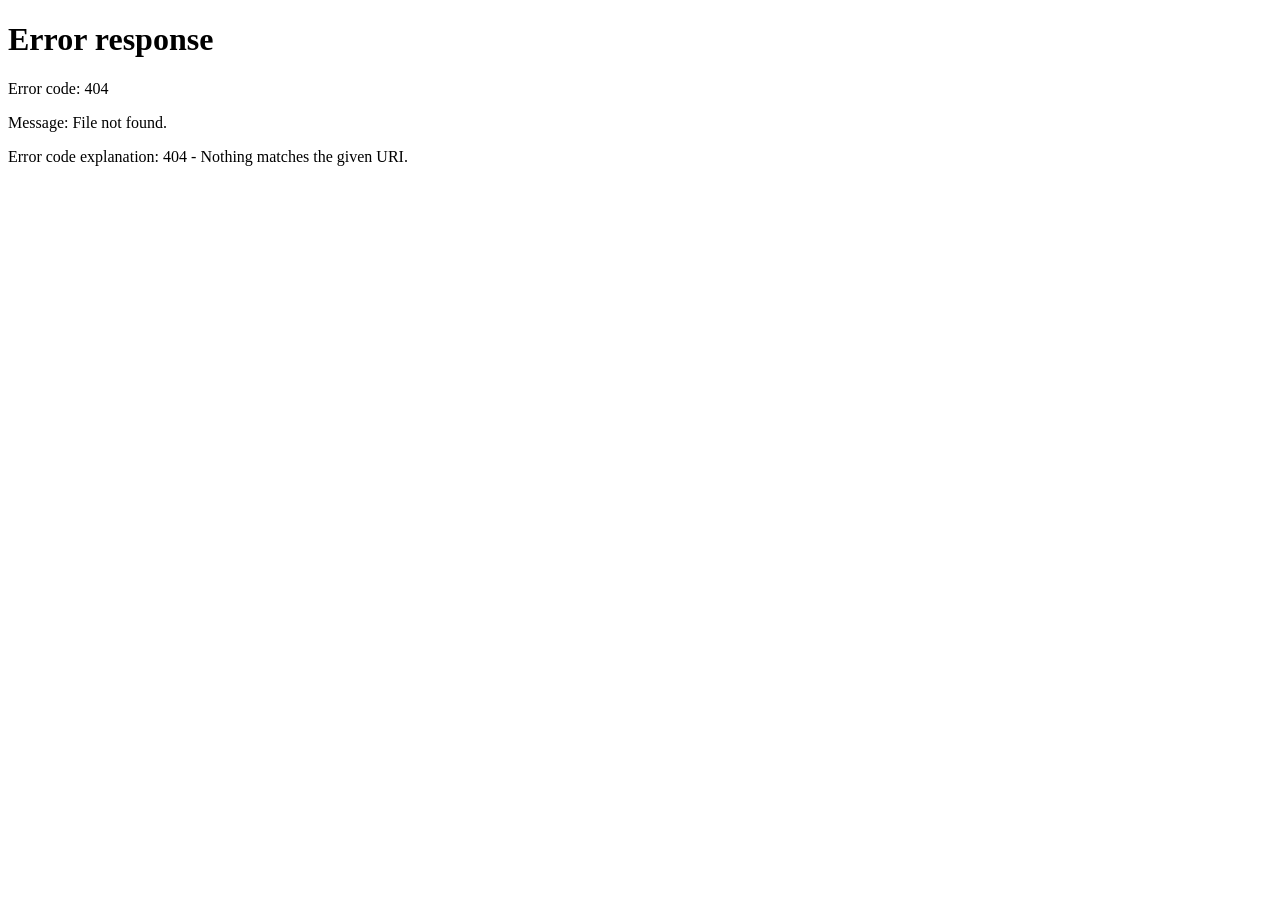
==== index.html @ 51af6fa2 "first commit" ====
<!doctype html>
<html lang="en">
<head>
  <meta charset="utf-8">
  <meta name="viewport" content="width=device-width, initial-scale=1">
  <title>EduNova School Management</title>
  <link rel="preconnect" href="https://fonts.googleapis.com">
  <link rel="preconnect" href="https://fonts.gstatic.com" crossorigin>
  <link href="https://fonts.googleapis.com/css2?family=Inter:wght@400;500;600;700;800&display=swap" rel="stylesheet">
  <link href="https://cdn.jsdelivr.net/npm/bootstrap@5.3.3/dist/css/bootstrap.min.css" rel="stylesheet">
  <link href="https://cdn.jsdelivr.net/npm/bootstrap-icons@1.11.3/font/bootstrap-icons.css" rel="stylesheet">
  <link rel="stylesheet" href="school_management_final/assets/css/style.css">
</head>
<body>
<div class="app-shell">
  <aside class="sidebar" id="sidebar">
    <div class="brand">
      <div class="brand-mark"><i class="bi bi-mortarboard-fill"></i></div>
      <div>
        <h1>EduNova</h1>
        <span>School Manager</span>
      </div>
    </div>

    <nav class="sidebar-nav">
      <button class="nav-link active" data-page="dashboard">
        <i class="bi bi-grid-1x2-fill"></i><span>Dashboard</span>
      </button>
      <button class="nav-link" data-page="students">
        <i class="bi bi-people-fill"></i><span>Students</span>
      </button>
      <button class="nav-link" data-page="teachers">
        <i class="bi bi-person-badge-fill"></i><span>Teachers</span>
      </button>
      <button class="nav-link" data-page="classes">
        <i class="bi bi-journal-bookmark-fill"></i><span>Classes</span>
      </button>
      <button class="nav-link" data-page="attendance">
        <i class="bi bi-calendar2-check-fill"></i><span>Attendance</span>
      </button>
      <button class="nav-link" data-page="grades">
        <i class="bi bi-bar-chart-fill"></i><span>Grades</span>
      </button>
      <button class="nav-link" data-page="settings">
        <i class="bi bi-gear-fill"></i><span>Settings</span>
      </button>
      <button class="nav-link logout-link" id="logoutBtn">
        <i class="bi bi-box-arrow-left"></i><span>Logout</span>
      </button>
    </nav>

    <div class="sidebar-help">
      <i class="bi bi-lightbulb-fill"></i>
      <strong>Need help?</strong>
      <small>Read the README file to understand the project.</small>
    </div>
  </aside>

  <main class="main-content">
    <header class="topbar">
      <div class="d-flex align-items-center gap-3">
        <button class="icon-btn d-lg-none" id="menuBtn"><i class="bi bi-list"></i></button>
        <div>
          <h2 id="pageTitle">Dashboard</h2>
          <p id="pageSubtitle">Welcome back. Here is today’s school overview.</p>
        </div>
      </div>

      <div class="topbar-actions">
        <div class="search-box d-none d-md-flex">
          <i class="bi bi-search"></i>
          <input id="globalSearch" type="search" placeholder="Search students...">
        </div>
        <button class="icon-btn position-relative">
          <i class="bi bi-bell"></i>
          <span class="notification-dot"></span>
        </button>
        <div class="profile-chip">
          <div class="avatar">AD</div>
          <div class="d-none d-sm-block">
            <strong>Admin Dara</strong>
            <small>Administrator</small>
          </div>
          <i class="bi bi-chevron-down"></i>
        </div>
      </div>
    </header>

    <section class="content-area">
      <!-- Dashboard -->
      <div class="page-section active" id="dashboardPage">
        <div class="hero-panel">
          <div>
            <span class="eyebrow">ACADEMIC YEAR 2026–2027</span>
            <h3>Build a better learning experience.</h3>
            <p>Manage students, teachers, classes and academic performance from one clean dashboard.</p>
            <button class="btn btn-light rounded-pill px-4" data-page-jump="students">
              Manage students <i class="bi bi-arrow-right ms-2"></i>
            </button>
          </div>
          <div class="hero-illustration">
            <i class="bi bi-book-half"></i>
          </div>
        </div>

        <div class="row g-4 mt-1">
          <div class="col-sm-6 col-xl-3">
            <div class="stat-card">
              <div class="stat-icon purple"><i class="bi bi-people-fill"></i></div>
              <div><span>Total Students</span><h4 id="studentCount">0</h4><small class="positive">+8% this term</small></div>
            </div>
          </div>
          <div class="col-sm-6 col-xl-3">
            <div class="stat-card">
              <div class="stat-icon blue"><i class="bi bi-person-video3"></i></div>
              <div><span>Teachers</span><h4 id="teacherCount">0</h4><small>Across all departments</small></div>
            </div>
          </div>
          <div class="col-sm-6 col-xl-3">
            <div class="stat-card">
              <div class="stat-icon orange"><i class="bi bi-door-open-fill"></i></div>
              <div><span>Active Classes</span><h4 id="classCount">0</h4><small>Morning and afternoon</small></div>
            </div>
          </div>
          <div class="col-sm-6 col-xl-3">
            <div class="stat-card">
              <div class="stat-icon green"><i class="bi bi-check2-circle"></i></div>
              <div><span>Attendance</span><h4 id="attendanceRate">0%</h4><small class="positive">Today’s rate</small></div>
            </div>
          </div>
        </div>

        <div class="row g-4 mt-1">
          <div class="col-xl-8">
            <div class="panel-card">
              <div class="panel-heading">
                <div><h4>Recent Students</h4><p>Latest student records added to the system.</p></div>
                <button class="text-button" data-page-jump="students">View all <i class="bi bi-arrow-right"></i></button>
              </div>
              <div class="table-responsive">
                <table class="table custom-table align-middle">
                  <thead><tr><th>Student</th><th>Class</th><th>Gender</th><th>Status</th></tr></thead>
                  <tbody id="recentStudentsBody"></tbody>
                </table>
              </div>
            </div>
          </div>

          <div class="col-xl-4">
            <div class="panel-card h-100">
              <div class="panel-heading">
                <div><h4>Today’s Schedule</h4><p>Upcoming classes and activities.</p></div>
              </div>
              <div class="schedule-list">
                <div class="schedule-item">
                  <div class="time-pill">08:00</div>
                  <div><strong>Morning Assembly</strong><small>Main Courtyard</small></div>
                </div>
                <div class="schedule-item">
                  <div class="time-pill">09:30</div>
                  <div><strong>Mathematics – Grade 10</strong><small>Room A-204</small></div>
                </div>
                <div class="schedule-item">
                  <div class="time-pill">13:30</div>
                  <div><strong>Science Club</strong><small>Laboratory 2</small></div>
                </div>
                <div class="schedule-item">
                  <div class="time-pill">15:00</div>
                  <div><strong>Staff Meeting</strong><small>Conference Room</small></div>
                </div>
              </div>
            </div>
          </div>
        </div>
      </div>

      <!-- Students -->
      <div class="page-section" id="studentsPage">
        <div class="section-toolbar">
          <div><h3>Students Directory</h3><p>Create, edit, search and remove student records.</p></div>
          <button class="btn btn-primary action-btn" data-bs-toggle="modal" data-bs-target="#studentModal" id="addStudentBtn">
            <i class="bi bi-plus-lg"></i> Add Student
          </button>
        </div>

        <div class="panel-card">
          <div class="filter-row">
            <div class="search-box inner-search">
              <i class="bi bi-search"></i>
              <input id="studentSearch" type="search" placeholder="Search by name, ID or class">
            </div>
            <select id="classFilter" class="form-select">
              <option value="">All classes</option>
            </select>
            <select id="statusFilter" class="form-select">
              <option value="">All status</option>
              <option value="Active">Active</option>
              <option value="Inactive">Inactive</option>
            </select>
          </div>

          <div class="table-responsive">
            <table class="table custom-table align-middle">
              <thead>
                <tr><th>ID</th><th>Student</th><th>Class</th><th>Gender</th><th>Phone</th><th>Status</th><th class="text-end">Actions</th></tr>
              </thead>
              <tbody id="studentsTableBody"></tbody>
            </table>
          </div>
          <div id="studentEmpty" class="empty-state d-none">
            <i class="bi bi-people"></i><h4>No students found</h4><p>Try another search or add a new student.</p>
          </div>
        </div>
      </div>

      <!-- Teachers -->
      <div class="page-section" id="teachersPage">
        <div class="section-toolbar">
          <div><h3>Teaching Staff</h3><p>Overview of teachers and their departments.</p></div>
          <button class="btn btn-primary action-btn" id="addTeacherBtn"><i class="bi bi-plus-lg"></i> Add Teacher</button>
        </div>
        <div class="row g-4" id="teacherGrid"></div>
      </div>

      <!-- Classes -->
      <div class="page-section" id="classesPage">
        <div class="section-toolbar">
          <div><h3>Classes</h3><p>Classrooms, subjects and assigned teachers.</p></div>
          <button class="btn btn-primary action-btn" id="addClassBtn"><i class="bi bi-plus-lg"></i> Add Class</button>
        </div>
        <div class="row g-4" id="classGrid"></div>
      </div>

      <!-- Attendance -->
      <div class="page-section" id="attendancePage">
        <div class="section-toolbar">
          <div><h3>Daily Attendance</h3><p>Mark today’s attendance for every student.</p></div>
          <button class="btn btn-primary action-btn" id="saveAttendanceBtn"><i class="bi bi-check2"></i> Save Attendance</button>
        </div>
        <div class="panel-card">
          <div class="filter-row">
            <select id="attendanceClassFilter" class="form-select"><option value="">All classes</option></select>
            <input class="form-control" type="date" id="attendanceDate">
          </div>
          <div class="table-responsive">
            <table class="table custom-table align-middle">
              <thead><tr><th>Student</th><th>Class</th><th class="text-center">Present</th><th class="text-center">Absent</th><th class="text-center">Late</th></tr></thead>
              <tbody id="attendanceBody"></tbody>
            </table>
          </div>
        </div>
      </div>

      <!-- Grades -->
      <div class="page-section" id="gradesPage">
        <div class="section-toolbar">
          <div><h3>Grade Book</h3><p>Review academic performance by subject.</p></div>
          <button class="btn btn-primary action-btn" id="exportGradesBtn"><i class="bi bi-download"></i> Export CSV</button>
        </div>
        <div class="panel-card">
          <div class="table-responsive">
            <table class="table custom-table align-middle">
              <thead><tr><th>Student</th><th>Mathematics</th><th>English</th><th>Science</th><th>Average</th><th>Grade</th></tr></thead>
              <tbody id="gradesBody"></tbody>
            </table>
          </div>
        </div>
      </div>

      <!-- Settings -->
      <div class="page-section" id="settingsPage">
        <div class="section-toolbar"><div><h3>School Settings</h3><p>Update basic information displayed in the system.</p></div></div>
        <div class="panel-card settings-card">
          <form id="settingsForm">
            <div class="row g-4">
              <div class="col-md-6"><label class="form-label">School name</label><input class="form-control" id="schoolName" value="EduNova International School"></div>
              <div class="col-md-6"><label class="form-label">Academic year</label><input class="form-control" id="academicYear" value="2026–2027"></div>
              <div class="col-md-6"><label class="form-label">Email</label><input class="form-control" type="email" id="schoolEmail" value="info@edunova.edu"></div>
              <div class="col-md-6"><label class="form-label">Phone</label><input class="form-control" id="schoolPhone" value="+855 23 555 0101"></div>
              <div class="col-12"><label class="form-label">Address</label><textarea class="form-control" id="schoolAddress" rows="3">Phnom Penh, Cambodia</textarea></div>
            </div>
            <button class="btn btn-primary action-btn mt-4" type="submit"><i class="bi bi-floppy"></i> Save Settings</button>
          </form>
        </div>
      </div>
    </section>
  </main>
</div>

<!-- Student Modal -->
<div class="modal fade" id="studentModal" tabindex="-1" aria-hidden="true">
  <div class="modal-dialog modal-dialog-centered modal-lg">
    <div class="modal-content custom-modal">
      <div class="modal-header">
        <div><h5 class="modal-title" id="studentModalTitle">Add New Student</h5><p>Enter the student information below.</p></div>
        <button type="button" class="btn-close" data-bs-dismiss="modal"></button>
      </div>
      <form id="studentForm">
        <div class="modal-body">
          <input type="hidden" id="editStudentId">
          <div class="row g-3">
            <div class="col-md-6"><label class="form-label">Full name</label><input class="form-control" id="studentName" required placeholder="e.g. Sok Dara"></div>
            <div class="col-md-6"><label class="form-label">Student ID</label><input class="form-control" id="studentCode" required placeholder="e.g. ST-1008"></div>
            <div class="col-md-6"><label class="form-label">Class</label><select class="form-select" id="studentClass" required></select></div>
            <div class="col-md-6"><label class="form-label">Gender</label><select class="form-select" id="studentGender" required><option value="">Select gender</option><option>Male</option><option>Female</option><option>Other</option></select></div>
            <div class="col-md-6"><label class="form-label">Phone</label><input class="form-control" id="studentPhone" placeholder="012 345 678"></div>
            <div class="col-md-6"><label class="form-label">Status</label><select class="form-select" id="studentStatus"><option>Active</option><option>Inactive</option></select></div>
            <div class="col-12"><label class="form-label">Email</label><input class="form-control" type="email" id="studentEmail" placeholder="student@example.com"></div>
          </div>
        </div>
        <div class="modal-footer">
          <button type="button" class="btn btn-light" data-bs-dismiss="modal">Cancel</button>
          <button type="submit" class="btn btn-primary action-btn"><i class="bi bi-check2"></i> Save Student</button>
        </div>
      </form>
    </div>
  </div>
</div>

<div class="toast-container position-fixed bottom-0 end-0 p-3">
  <div id="appToast" class="toast align-items-center border-0" role="alert">
    <div class="d-flex"><div class="toast-body" id="toastMessage">Saved successfully.</div><button type="button" class="btn-close me-2 m-auto" data-bs-dismiss="toast"></button></div>
  </div>
</div>


<script>
  (function () {
    const session = JSON.parse(
      localStorage.getItem("edunova_session") ||
      sessionStorage.getItem("edunova_session") ||
      "null"
    );
    if (!session) {
      window.location.replace("login.html");
    }
  })();
</script>

<script src="https://cdn.jsdelivr.net/npm/bootstrap@5.3.3/dist/js/bootstrap.bundle.min.js"></script>
<script src="school_management_final/assets/js/app.js"></script>
</body>
</html>
---- school_management_final/assets/css/style.css ----
:root{
  --primary:#6558e8;
  --primary-dark:#4f46c7;
  --accent:#22b8a7;
  --bg:#f5f6fb;
  --surface:#ffffff;
  --text:#20243a;
  --muted:#7a8098;
  --border:#e8eaf2;
  --shadow:0 18px 40px rgba(45,49,85,.08);
  --radius:22px;
}
*{box-sizing:border-box}
body{margin:0;background:var(--bg);font-family:"Inter",sans-serif;color:var(--text)}
button,input,select,textarea{font:inherit}
.app-shell{min-height:100vh}
.sidebar{
  position:fixed;inset:0 auto 0 0;width:250px;background:#171a2d;color:white;padding:28px 20px;
  display:flex;flex-direction:column;z-index:1040;transition:.25s ease;
}
.brand{display:flex;align-items:center;gap:12px;padding:0 8px 28px}
.brand-mark{width:44px;height:44px;border-radius:14px;background:linear-gradient(135deg,var(--primary),#9c8cff);display:grid;place-items:center;font-size:22px}
.brand h1{font-size:20px;margin:0;font-weight:800}.brand span{font-size:12px;color:#aeb3ca}
.sidebar-nav{display:flex;flex-direction:column;gap:7px}
.sidebar .nav-link{border:0;background:transparent;color:#b9bed0;text-align:left;padding:13px 15px;border-radius:14px;display:flex;align-items:center;gap:13px;font-weight:600;transition:.2s}
.sidebar .nav-link:hover,.sidebar .nav-link.active{background:linear-gradient(135deg,var(--primary),#766af1);color:#fff;transform:translateX(3px)}
.sidebar .nav-link i{font-size:18px;width:22px}
.sidebar-help{margin-top:auto;padding:18px;border:1px solid rgba(255,255,255,.09);background:rgba(255,255,255,.04);border-radius:18px;display:flex;flex-direction:column;gap:7px}
.sidebar-help i{color:#f7c44d;font-size:20px}.sidebar-help small{color:#aeb3ca;line-height:1.5}
.main-content{margin-left:250px;min-height:100vh}
.topbar{height:102px;background:rgba(245,246,251,.9);backdrop-filter:blur(14px);padding:0 34px;display:flex;justify-content:space-between;align-items:center;position:sticky;top:0;z-index:1030}
.topbar h2{font-size:25px;font-weight:800;margin:0}.topbar p{margin:4px 0 0;color:var(--muted);font-size:13px}
.topbar-actions{display:flex;align-items:center;gap:12px}
.search-box{background:#fff;border:1px solid var(--border);border-radius:14px;height:46px;align-items:center;gap:10px;padding:0 14px;min-width:270px}
.search-box i{color:#9da2b8}.search-box input{border:0;outline:0;width:100%;background:transparent}
.icon-btn{width:46px;height:46px;border:0;border-radius:14px;background:#fff;box-shadow:0 5px 18px rgba(50,54,90,.06);font-size:20px}
.notification-dot{width:8px;height:8px;border-radius:50%;background:#ff5d76;position:absolute;top:9px;right:9px;border:2px solid #fff}
.profile-chip{height:52px;background:#fff;border:1px solid var(--border);border-radius:16px;padding:5px 12px 5px 6px;display:flex;align-items:center;gap:10px}
.avatar{width:39px;height:39px;border-radius:13px;background:linear-gradient(135deg,#ffb05d,#ff6f91);display:grid;place-items:center;color:#fff;font-weight:800}
.profile-chip strong,.profile-chip small{display:block}.profile-chip strong{font-size:13px}.profile-chip small{font-size:11px;color:var(--muted)}
.content-area{padding:8px 34px 40px}
.page-section{display:none}.page-section.active{display:block;animation:fadeIn .25s ease}
@keyframes fadeIn{from{opacity:0;transform:translateY(8px)}to{opacity:1;transform:none}}
.hero-panel{min-height:220px;border-radius:28px;background:linear-gradient(120deg,#5b52db,#8c73f4);color:#fff;padding:34px 40px;display:flex;justify-content:space-between;align-items:center;overflow:hidden;position:relative;box-shadow:var(--shadow)}
.hero-panel:before,.hero-panel:after{content:"";position:absolute;border-radius:50%;background:rgba(255,255,255,.08)}
.hero-panel:before{width:240px;height:240px;right:-70px;top:-100px}.hero-panel:after{width:170px;height:170px;right:145px;bottom:-115px}
.eyebrow{font-size:12px;letter-spacing:.15em;font-weight:700;opacity:.85}.hero-panel h3{font-size:31px;font-weight:800;margin:12px 0}.hero-panel p{max-width:570px;opacity:.85;margin-bottom:24px}
.hero-illustration{font-size:96px;opacity:.27;margin-right:50px;z-index:1}
.stat-card{background:var(--surface);border:1px solid var(--border);border-radius:var(--radius);padding:22px;display:flex;gap:16px;align-items:center;box-shadow:0 10px 30px rgba(42,46,80,.05)}
.stat-icon{width:52px;height:52px;border-radius:17px;display:grid;place-items:center;font-size:23px}
.stat-icon.purple{background:#eeeaff;color:#6558e8}.stat-icon.blue{background:#e7f2ff;color:#3a8ee6}.stat-icon.orange{background:#fff0df;color:#eb8b33}.stat-icon.green{background:#e2f8f1;color:#22a889}
.stat-card span{font-size:12px;color:var(--muted);font-weight:600}.stat-card h4{font-size:27px;margin:2px 0 0;font-weight:800}.stat-card small{font-size:11px;color:#9a9fb2}.positive{color:#20a97c!important}
.panel-card{background:#fff;border:1px solid var(--border);border-radius:var(--radius);padding:24px;box-shadow:0 10px 32px rgba(42,46,80,.05)}
.panel-heading{display:flex;justify-content:space-between;align-items:flex-start;margin-bottom:18px}.panel-heading h4{font-size:17px;font-weight:800;margin:0}.panel-heading p{font-size:12px;color:var(--muted);margin:5px 0 0}
.text-button{border:0;background:transparent;color:var(--primary);font-size:13px;font-weight:700}
.custom-table{margin:0}.custom-table thead th{font-size:11px;letter-spacing:.04em;text-transform:uppercase;color:#8a90a7;border-color:var(--border);padding:14px 12px}.custom-table td{padding:15px 12px;border-color:#f0f1f6;font-size:13px}
.student-cell{display:flex;align-items:center;gap:10px}.student-avatar{width:38px;height:38px;border-radius:12px;display:grid;place-items:center;background:#eeeaff;color:var(--primary);font-weight:800}
.student-cell strong,.student-cell small{display:block}.student-cell small{color:var(--muted);font-size:11px}
.status-badge{display:inline-flex;padding:6px 10px;border-radius:999px;font-size:11px;font-weight:700}.status-badge.active{background:#e6f8f1;color:#1b9b75}.status-badge.inactive{background:#fff0f1;color:#e15668}
.schedule-list{display:flex;flex-direction:column;gap:17px}.schedule-item{display:flex;gap:13px;align-items:center}.schedule-item strong,.schedule-item small{display:block}.schedule-item strong{font-size:13px}.schedule-item small{font-size:11px;color:var(--muted);margin-top:3px}
.time-pill{min-width:58px;padding:10px 7px;border-radius:12px;background:#f1efff;color:var(--primary);font-size:12px;font-weight:800;text-align:center}
.section-toolbar{display:flex;justify-content:space-between;align-items:center;margin:6px 0 22px}.section-toolbar h3{font-size:24px;font-weight:800;margin:0}.section-toolbar p{margin:5px 0 0;color:var(--muted);font-size:13px}
.action-btn{background:var(--primary);border-color:var(--primary);border-radius:13px;padding:11px 18px;font-weight:700}.action-btn:hover{background:var(--primary-dark);border-color:var(--primary-dark)}
.filter-row{display:flex;gap:12px;margin-bottom:18px}.filter-row .form-select,.filter-row .form-control{max-width:210px;border-radius:13px;border-color:var(--border);min-height:46px}.inner-search{display:flex;min-width:310px;background:#f8f8fb}
.action-icon{width:34px;height:34px;border:0;border-radius:10px;background:#f3f4f8;color:#61677c}.action-icon.edit:hover{background:#ebe9ff;color:var(--primary)}.action-icon.delete:hover{background:#fff0f1;color:#e54f66}
.empty-state{text-align:center;padding:55px 20px}.empty-state i{font-size:42px;color:#c5c8d6}.empty-state h4{font-size:18px;margin:12px 0 5px}.empty-state p{color:var(--muted);font-size:13px}
.teacher-card,.class-card{background:#fff;border:1px solid var(--border);border-radius:20px;padding:22px;box-shadow:0 10px 28px rgba(42,46,80,.05)}
.teacher-head{display:flex;align-items:center;gap:14px}.teacher-photo{width:58px;height:58px;border-radius:18px;background:linear-gradient(135deg,#dcd7ff,#8f7ef1);display:grid;place-items:center;color:#fff;font-size:20px;font-weight:800}
.teacher-card h4,.class-card h4{font-size:16px;font-weight:800;margin:0}.teacher-card p,.class-card p{font-size:12px;color:var(--muted);margin:4px 0}
.teacher-meta{display:flex;justify-content:space-between;border-top:1px solid var(--border);margin-top:18px;padding-top:16px;font-size:12px}
.class-top{display:flex;justify-content:space-between;align-items:flex-start}.class-icon{width:48px;height:48px;border-radius:15px;background:#e9f8f5;color:#1ba58c;display:grid;place-items:center;font-size:20px}
.progress{height:8px;background:#edeef4}.progress-bar{background:linear-gradient(90deg,var(--primary),#9284f6)}
.settings-card{max-width:850px}.form-control,.form-select{border-color:var(--border);border-radius:12px;padding:11px 13px}.form-control:focus,.form-select:focus{border-color:#9f96f2;box-shadow:0 0 0 .2rem rgba(101,88,232,.12)}
.custom-modal{border:0;border-radius:22px;overflow:hidden}.custom-modal .modal-header{border:0;padding:24px 26px 10px}.custom-modal .modal-header h5{font-weight:800}.custom-modal .modal-header p{font-size:12px;color:var(--muted);margin:4px 0 0}.custom-modal .modal-body{padding:18px 26px 26px}.custom-modal .modal-footer{border-top:1px solid var(--border);padding:18px 26px}
.toast{background:#171a2d;color:#fff;border-radius:14px}
.grade-pill{font-weight:800;padding:6px 10px;border-radius:10px;background:#eeeaff;color:var(--primary)}
.attendance-radio{transform:scale(1.2);accent-color:var(--primary)}
@media(max-width:991.98px){
  .sidebar{transform:translateX(-100%)}.sidebar.show{transform:translateX(0)}.main-content{margin-left:0}.topbar{padding:0 20px}.content-area{padding:8px 20px 35px}.hero-illustration{display:none}
}
@media(max-width:767.98px){
  .topbar{height:auto;min-height:90px}.topbar-actions{gap:7px}.profile-chip{padding-right:7px}.content-area{padding-inline:14px}.hero-panel{padding:28px 24px}.hero-panel h3{font-size:25px}.section-toolbar{align-items:flex-start;gap:14px;flex-direction:column}.filter-row{flex-direction:column}.filter-row .form-select,.filter-row .form-control,.inner-search{max-width:none;min-width:0;width:100%}
}

.logout-link{margin-top:8px;color:#ff9aa9!important}.logout-link:hover{background:rgba(255,93,118,.14)!important;color:#fff!important}
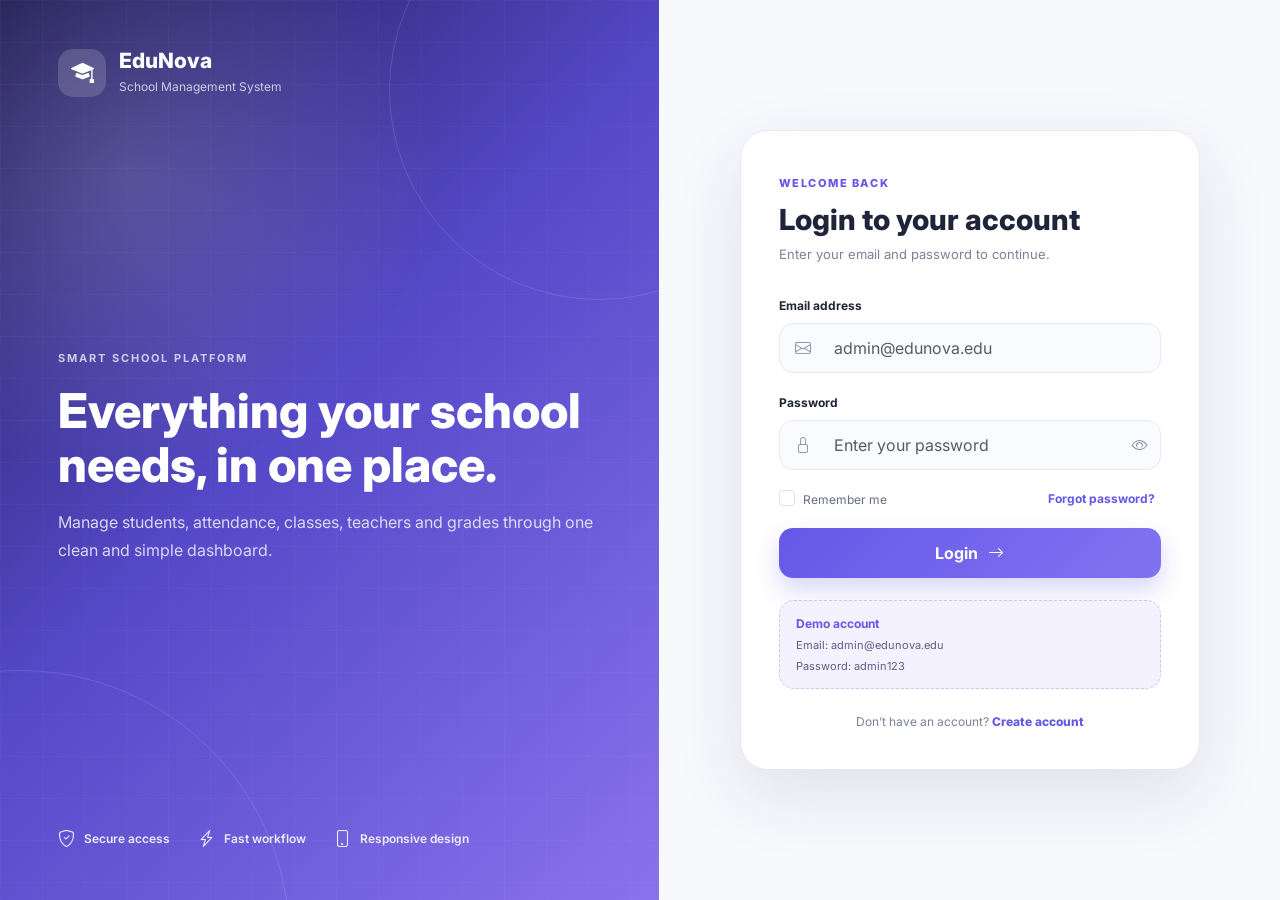
==== commit d4454a03: "fix login redirect path for github pages" ====
--- a/index.html
+++ b/index.html
@@ -332,7 +332,7 @@
       "null"
     );
     if (!session) {
-      window.location.replace("login.html");
+      window.location.replace("school_management_final/assets/html/login.html");
     }
   })();
 </script>
